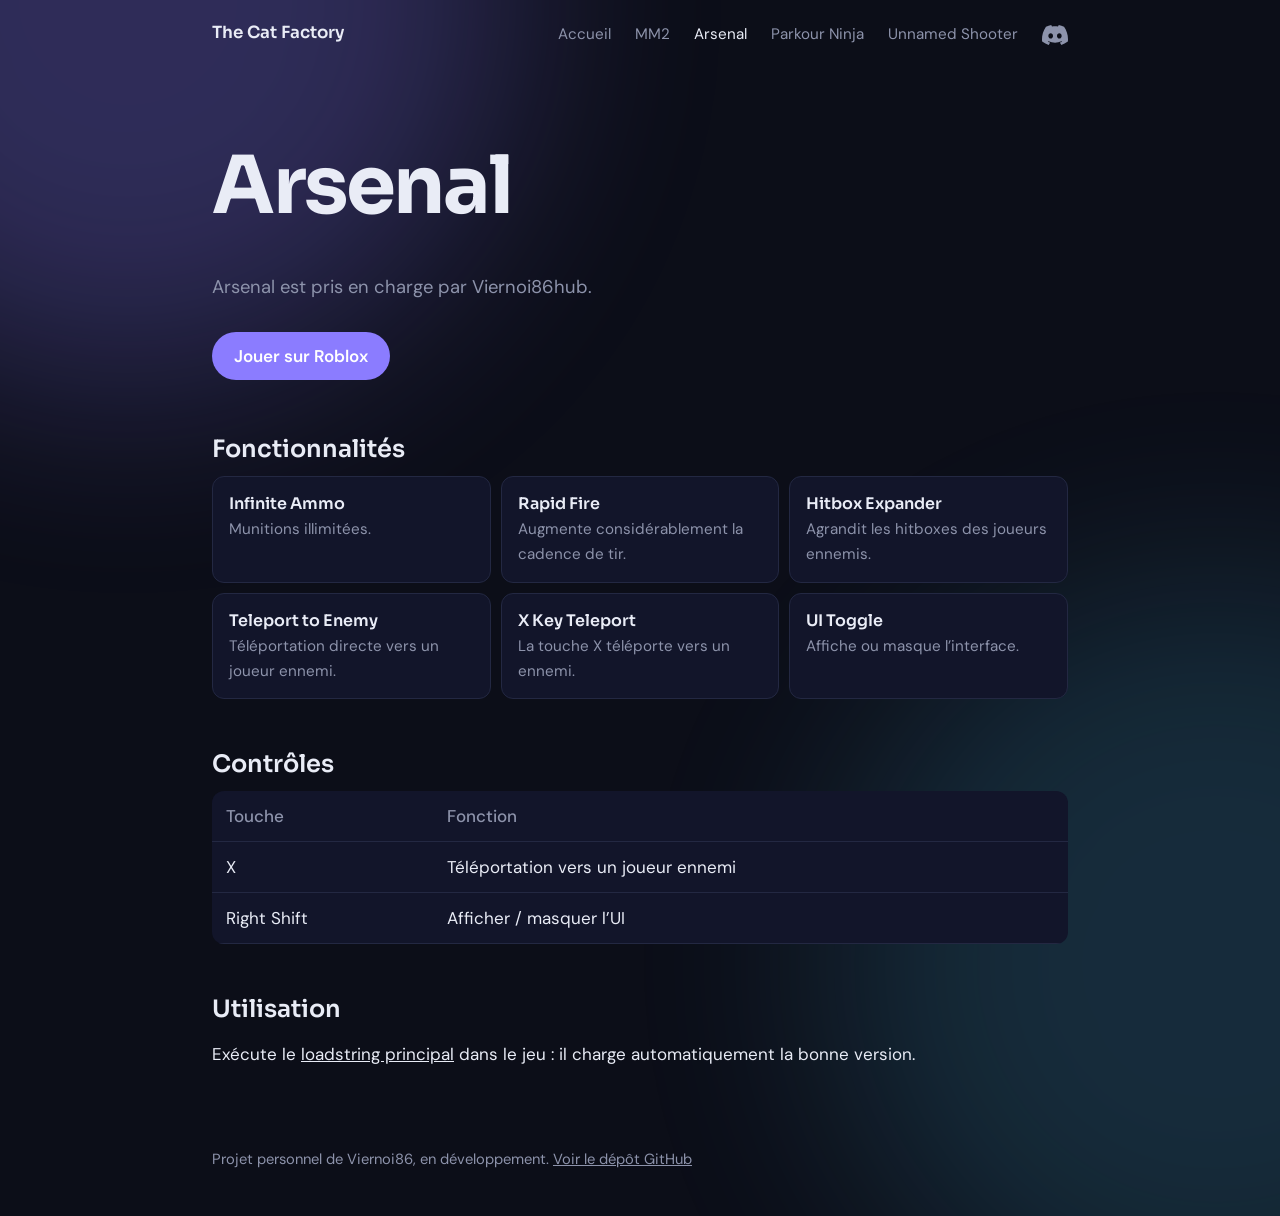
==== arsenal.html @ 10c19565 "Add files via upload" ====
<!DOCTYPE html>
<html lang="fr"><head><meta charset="utf-8"><meta name="viewport" content="width=device-width,initial-scale=1">
<title>Arsenal – The Cat Factory</title>
<link rel="preconnect" href="https://fonts.googleapis.com"><link rel="preconnect" href="https://fonts.gstatic.com" crossorigin>
<link rel="stylesheet" href="https://fonts.googleapis.com/css2?family=DM+Sans:wght@400;600&family=Sora:wght@600;700&display=swap">
<link rel="stylesheet" href="style.css"></head><body>
<div class="wrap"><nav><a class="brand" href="index.html">The Cat Factory</a><a href="index.html">Accueil</a><a href="mm2.html">MM2</a><a href="arsenal.html" aria-current="page">Arsenal</a><a href="parkour-ninja.html">Parkour Ninja</a><a href="unnamed-shooter.html">Unnamed Shooter</a><a class="discord" href="https://discord.gg/REMPLACE_MOI" target="_blank" rel="noopener" aria-label="Rejoindre le Discord"><svg viewBox="0 0 24 24" aria-hidden="true"><path d="M20.317 4.3698a19.7913 19.7913 0 00-4.8851-1.5152.0741.0741 0 00-.0785.0371c-.211.3753-.4447.8648-.6083 1.2495-1.8447-.2762-3.68-.2762-5.4868 0-.1636-.3933-.4058-.8742-.6177-1.2495a.077.077 0 00-.0785-.037 19.7363 19.7363 0 00-4.8852 1.515.0699.0699 0 00-.0321.0277C.5334 9.0458-.319 13.5799.0992 18.0578a.0824.0824 0 00.0312.0561c2.0528 1.5076 4.0413 2.4228 5.9929 3.0294a.0777.0777 0 00.0842-.0276c.4616-.6304.8731-1.2952 1.226-1.9942a.076.076 0 00-.0416-.1057c-.6528-.2476-1.2743-.5495-1.8722-.8923a.077.077 0 01-.0076-.1277c.1258-.0943.2517-.1923.3718-.2914a.0743.0743 0 01.0776-.0105c3.9278 1.7933 8.18 1.7933 12.0614 0a.0739.0739 0 01.0785.0095c.1202.099.246.1981.3728.2924a.077.077 0 01-.0066.1276 12.2986 12.2986 0 01-1.873.8914.0766.0766 0 00-.0407.1067c.3604.698.7719 1.3628 1.225 1.9932a.076.076 0 00.0842.0286c1.961-.6067 3.9495-1.5219 6.0023-3.0294a.077.077 0 00.0313-.0552c.5004-5.177-.8382-9.6739-3.5485-13.6604a.061.061 0 00-.0312-.0286zM8.02 15.3312c-1.1825 0-2.1569-1.0857-2.1569-2.419 0-1.3332.9555-2.4189 2.157-2.4189 1.2108 0 2.1757 1.0952 2.1568 2.419 0 1.3332-.9555 2.4189-2.1569 2.4189zm7.9748 0c-1.1825 0-2.1569-1.0857-2.1569-2.419 0-1.3332.9554-2.4189 2.1569-2.4189 1.2108 0 2.1757 1.0952 2.1568 2.419 0 1.3332-.946 2.4189-2.1568 2.4189z"/></svg></a></nav>
<header class="hero"><h1>Arsenal</h1><p>Arsenal est pris en charge par Viernoi86hub.</p>
<div class="actions"><a class="btn" href="https://www.roblox.com/fr/games/286090429/Arsenal" target="_blank" rel="noopener">Jouer sur Roblox</a></div></header>
<section><h2>Fonctionnalités</h2><ul class="feat"><li><b>Infinite Ammo</b>Munitions illimitées.</li><li><b>Rapid Fire</b>Augmente considérablement la cadence de tir.</li><li><b>Hitbox Expander</b>Agrandit les hitboxes des joueurs ennemis.</li><li><b>Teleport to Enemy</b>Téléportation directe vers un joueur ennemi.</li><li><b>X Key Teleport</b>La touche X téléporte vers un ennemi.</li><li><b>UI Toggle</b>Affiche ou masque l’interface.</li></ul></section><section><h2>Contrôles</h2><table><tr><th>Touche</th><th>Fonction</th></tr><tr><td>X</td><td>Téléportation vers un joueur ennemi</td></tr><tr><td>Right Shift</td><td>Afficher / masquer l’UI</td></tr></table></section>
<section><h2>Utilisation</h2><p>Exécute le <a href="index.html#loadstring">loadstring principal</a> dans le jeu : il charge automatiquement la bonne version.</p></section>
<footer>Projet personnel de Viernoi86, en développement. <a href="https://github.com/viernoi86/viernoi86hub">Voir le dépôt GitHub</a></footer></div>
</body></html>
---- style.css ----
:root{--bg:#0c0e18;--ink:#e9ecf6;--mute:#8d93ab;--line:#232842;--card:#12152a;--acc:#8b7cff;--acc2:#4cc9f0}
*{box-sizing:border-box}
html{scroll-behavior:smooth}
body{margin:0;background:var(--bg);color:var(--ink);font:17px/1.65 "DM Sans",system-ui,sans-serif;overflow-x:hidden}
body::before,body::after{content:"";position:fixed;z-index:-1;width:60vmax;height:60vmax;border-radius:50%;filter:blur(110px);opacity:.28;pointer-events:none}
body::before{background:var(--acc);top:-30vmax;left:-20vmax;animation:drift 22s ease-in-out infinite alternate}
body::after{background:var(--acc2);bottom:-35vmax;right:-25vmax;opacity:.16;animation:drift 28s ease-in-out infinite alternate-reverse}
@keyframes drift{to{transform:translate(8vmax,6vmax) scale(1.15)}}
h1,h2,h3{font-family:Sora,system-ui,sans-serif;margin:0 0 .5em;line-height:1.15}
h1{font-size:clamp(2.6rem,8vw,5rem);font-weight:700;letter-spacing:-.03em}
h2{font-size:1.5rem;font-weight:600}
a{color:inherit}
.wrap{max-width:900px;margin:0 auto;padding:0 22px}
nav{display:flex;flex-wrap:wrap;gap:8px 24px;padding:22px 0;color:var(--mute);font-size:.95rem}
nav a{text-decoration:none;transition:color .2s}
nav a:hover,nav a[aria-current]{color:var(--ink)}
nav .brand{margin-right:auto;color:var(--ink);font:600 1.05rem Sora,sans-serif}
.hero{padding:70px 0 30px}
.hero h1,.hero p{animation:rise .9s cubic-bezier(.2,.7,.2,1) both}
.hero p{animation-delay:.15s;max-width:32em;font-size:1.15rem;color:var(--mute)}
@keyframes rise{from{opacity:0;transform:translateY(24px)}}
section{padding:26px 0}
.games{display:grid;gap:14px;grid-template-columns:repeat(auto-fit,minmax(240px,1fr))}
.game{position:relative;display:block;background:var(--card);border:1px solid var(--line);border-radius:16px;padding:22px;text-decoration:none;overflow:hidden;transition:transform .25s,border-color .25s}
.game::before{content:"";position:absolute;inset:0;background:radial-gradient(260px circle at var(--x,50%) var(--y,0%),rgba(139,124,255,.22),transparent 70%);opacity:0;transition:opacity .25s}
.game:hover,.game:focus-visible{transform:translateY(-4px);border-color:var(--acc)}
.game:hover::before{opacity:1}
.game h3{position:relative;font-size:1.2rem;margin-bottom:.3em}
.game span{position:relative;color:var(--mute);font-size:.95rem}
pre{background:var(--card);border:1px solid var(--line);border-radius:12px;color:var(--acc2);padding:16px;overflow-x:auto;font-size:.88rem;margin:0 0 12px}
button{font:600 .95rem "DM Sans",sans-serif;color:#fff;background:var(--acc);border:0;border-radius:999px;padding:9px 20px;cursor:pointer;transition:transform .15s,filter .2s}
button:hover{filter:brightness(1.12)}button:active{transform:scale(.96)}
button:focus-visible,a:focus-visible{outline:2px solid var(--acc2);outline-offset:3px}
ul.feat{list-style:none;padding:0;margin:0;display:grid;gap:10px;grid-template-columns:repeat(auto-fit,minmax(260px,1fr))}
ul.feat li{background:var(--card);border:1px solid var(--line);border-radius:12px;padding:14px 16px;color:var(--mute);font-size:.95rem}
ul.feat b{display:block;color:var(--ink);font-family:Sora,sans-serif;font-size:1rem;font-weight:600}
table{border-collapse:collapse;width:100%;background:var(--card);border-radius:12px;overflow:hidden}
th,td{border-bottom:1px solid var(--line);padding:11px 14px;text-align:left}
th{color:var(--mute);font-weight:500}
.note{color:var(--mute)}
footer{padding:36px 0 44px;color:var(--mute);font-size:.92rem}
@media(prefers-reduced-motion:reduce){*,*::before,*::after{animation:none!important;transition:none!important}}
.discord{display:inline-flex;align-items:center;color:var(--mute);transition:color .2s,transform .2s}
.discord:hover,.discord:focus-visible{color:#7c8cff;transform:scale(1.12)}
.discord svg{width:24px;height:24px;fill:currentColor}
.btn{display:inline-block;margin-top:8px;background:var(--acc);color:#fff;text-decoration:none;font-weight:600;border-radius:999px;padding:10px 22px;transition:transform .15s,filter .2s}
.btn:hover{filter:brightness(1.12);transform:translateY(-2px)}
.btn{display:inline-block;background:var(--acc);color:#fff;text-decoration:none;font-weight:600;border-radius:999px;padding:10px 22px;transition:transform .15s,filter .2s}
.btn:hover{filter:brightness(1.12);transform:translateY(-2px)}
.discord{display:inline-flex;align-items:center;gap:8px;color:var(--ink);text-decoration:none;font-weight:600;transition:color .2s,transform .2s}
.discord svg{width:26px;height:26px;fill:currentColor}
.discord:hover{color:#8ea1ff;transform:translateY(-2px)}
nav .discord{color:var(--mute)}nav .discord:hover{color:#8ea1ff}
.actions{display:flex;flex-wrap:wrap;gap:14px;align-items:center;margin-top:22px}
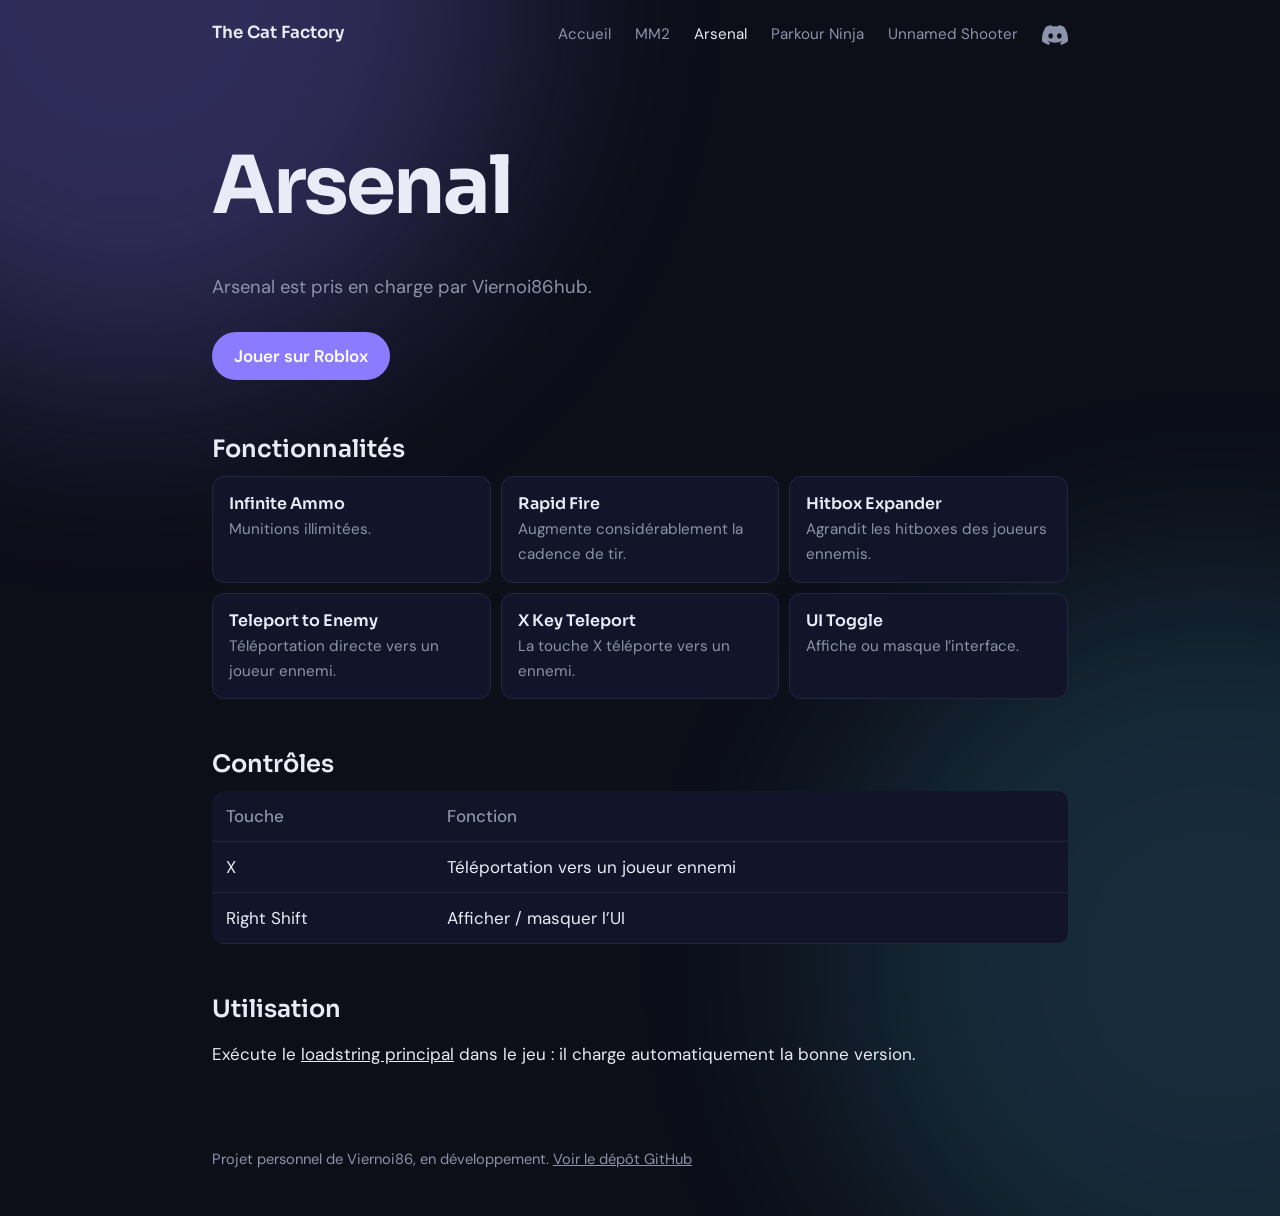
==== commit 48800f53: "Change Discord invite link in arsenal.html Updated Discord link to a new invite." ====
--- a/arsenal.html
+++ b/arsenal.html
@@ -4,10 +4,10 @@
 <link rel="preconnect" href="https://fonts.googleapis.com"><link rel="preconnect" href="https://fonts.gstatic.com" crossorigin>
 <link rel="stylesheet" href="https://fonts.googleapis.com/css2?family=DM+Sans:wght@400;600&family=Sora:wght@600;700&display=swap">
 <link rel="stylesheet" href="style.css"></head><body>
-<div class="wrap"><nav><a class="brand" href="index.html">The Cat Factory</a><a href="index.html">Accueil</a><a href="mm2.html">MM2</a><a href="arsenal.html" aria-current="page">Arsenal</a><a href="parkour-ninja.html">Parkour Ninja</a><a href="unnamed-shooter.html">Unnamed Shooter</a><a class="discord" href="https://discord.gg/REMPLACE_MOI" target="_blank" rel="noopener" aria-label="Rejoindre le Discord"><svg viewBox="0 0 24 24" aria-hidden="true"><path d="M20.317 4.3698a19.7913 19.7913 0 00-4.8851-1.5152.0741.0741 0 00-.0785.0371c-.211.3753-.4447.8648-.6083 1.2495-1.8447-.2762-3.68-.2762-5.4868 0-.1636-.3933-.4058-.8742-.6177-1.2495a.077.077 0 00-.0785-.037 19.7363 19.7363 0 00-4.8852 1.515.0699.0699 0 00-.0321.0277C.5334 9.0458-.319 13.5799.0992 18.0578a.0824.0824 0 00.0312.0561c2.0528 1.5076 4.0413 2.4228 5.9929 3.0294a.0777.0777 0 00.0842-.0276c.4616-.6304.8731-1.2952 1.226-1.9942a.076.076 0 00-.0416-.1057c-.6528-.2476-1.2743-.5495-1.8722-.8923a.077.077 0 01-.0076-.1277c.1258-.0943.2517-.1923.3718-.2914a.0743.0743 0 01.0776-.0105c3.9278 1.7933 8.18 1.7933 12.0614 0a.0739.0739 0 01.0785.0095c.1202.099.246.1981.3728.2924a.077.077 0 01-.0066.1276 12.2986 12.2986 0 01-1.873.8914.0766.0766 0 00-.0407.1067c.3604.698.7719 1.3628 1.225 1.9932a.076.076 0 00.0842.0286c1.961-.6067 3.9495-1.5219 6.0023-3.0294a.077.077 0 00.0313-.0552c.5004-5.177-.8382-9.6739-3.5485-13.6604a.061.061 0 00-.0312-.0286zM8.02 15.3312c-1.1825 0-2.1569-1.0857-2.1569-2.419 0-1.3332.9555-2.4189 2.157-2.4189 1.2108 0 2.1757 1.0952 2.1568 2.419 0 1.3332-.9555 2.4189-2.1569 2.4189zm7.9748 0c-1.1825 0-2.1569-1.0857-2.1569-2.419 0-1.3332.9554-2.4189 2.1569-2.4189 1.2108 0 2.1757 1.0952 2.1568 2.419 0 1.3332-.946 2.4189-2.1568 2.4189z"/></svg></a></nav>
+<div class="wrap"><nav><a class="brand" href="index.html">The Cat Factory</a><a href="index.html">Accueil</a><a href="mm2.html">MM2</a><a href="arsenal.html" aria-current="page">Arsenal</a><a href="parkour-ninja.html">Parkour Ninja</a><a href="unnamed-shooter.html">Unnamed Shooter</a><a class="discord" href="https://discord.gg/xvNa7pEYWe" target="_blank" rel="noopener" aria-label="Rejoindre le Discord"><svg viewBox="0 0 24 24" aria-hidden="true"><path d="M20.317 4.3698a19.7913 19.7913 0 00-4.8851-1.5152.0741.0741 0 00-.0785.0371c-.211.3753-.4447.8648-.6083 1.2495-1.8447-.2762-3.68-.2762-5.4868 0-.1636-.3933-.4058-.8742-.6177-1.2495a.077.077 0 00-.0785-.037 19.7363 19.7363 0 00-4.8852 1.515.0699.0699 0 00-.0321.0277C.5334 9.0458-.319 13.5799.0992 18.0578a.0824.0824 0 00.0312.0561c2.0528 1.5076 4.0413 2.4228 5.9929 3.0294a.0777.0777 0 00.0842-.0276c.4616-.6304.8731-1.2952 1.226-1.9942a.076.076 0 00-.0416-.1057c-.6528-.2476-1.2743-.5495-1.8722-.8923a.077.077 0 01-.0076-.1277c.1258-.0943.2517-.1923.3718-.2914a.0743.0743 0 01.0776-.0105c3.9278 1.7933 8.18 1.7933 12.0614 0a.0739.0739 0 01.0785.0095c.1202.099.246.1981.3728.2924a.077.077 0 01-.0066.1276 12.2986 12.2986 0 01-1.873.8914.0766.0766 0 00-.0407.1067c.3604.698.7719 1.3628 1.225 1.9932a.076.076 0 00.0842.0286c1.961-.6067 3.9495-1.5219 6.0023-3.0294a.077.077 0 00.0313-.0552c.5004-5.177-.8382-9.6739-3.5485-13.6604a.061.061 0 00-.0312-.0286zM8.02 15.3312c-1.1825 0-2.1569-1.0857-2.1569-2.419 0-1.3332.9555-2.4189 2.157-2.4189 1.2108 0 2.1757 1.0952 2.1568 2.419 0 1.3332-.9555 2.4189-2.1569 2.4189zm7.9748 0c-1.1825 0-2.1569-1.0857-2.1569-2.419 0-1.3332.9554-2.4189 2.1569-2.4189 1.2108 0 2.1757 1.0952 2.1568 2.419 0 1.3332-.946 2.4189-2.1568 2.4189z"/></svg></a></nav>
 <header class="hero"><h1>Arsenal</h1><p>Arsenal est pris en charge par Viernoi86hub.</p>
 <div class="actions"><a class="btn" href="https://www.roblox.com/fr/games/286090429/Arsenal" target="_blank" rel="noopener">Jouer sur Roblox</a></div></header>
 <section><h2>Fonctionnalités</h2><ul class="feat"><li><b>Infinite Ammo</b>Munitions illimitées.</li><li><b>Rapid Fire</b>Augmente considérablement la cadence de tir.</li><li><b>Hitbox Expander</b>Agrandit les hitboxes des joueurs ennemis.</li><li><b>Teleport to Enemy</b>Téléportation directe vers un joueur ennemi.</li><li><b>X Key Teleport</b>La touche X téléporte vers un ennemi.</li><li><b>UI Toggle</b>Affiche ou masque l’interface.</li></ul></section><section><h2>Contrôles</h2><table><tr><th>Touche</th><th>Fonction</th></tr><tr><td>X</td><td>Téléportation vers un joueur ennemi</td></tr><tr><td>Right Shift</td><td>Afficher / masquer l’UI</td></tr></table></section>
 <section><h2>Utilisation</h2><p>Exécute le <a href="index.html#loadstring">loadstring principal</a> dans le jeu : il charge automatiquement la bonne version.</p></section>
 <footer>Projet personnel de Viernoi86, en développement. <a href="https://github.com/viernoi86/viernoi86hub">Voir le dépôt GitHub</a></footer></div>
-</body></html>+</body></html>
